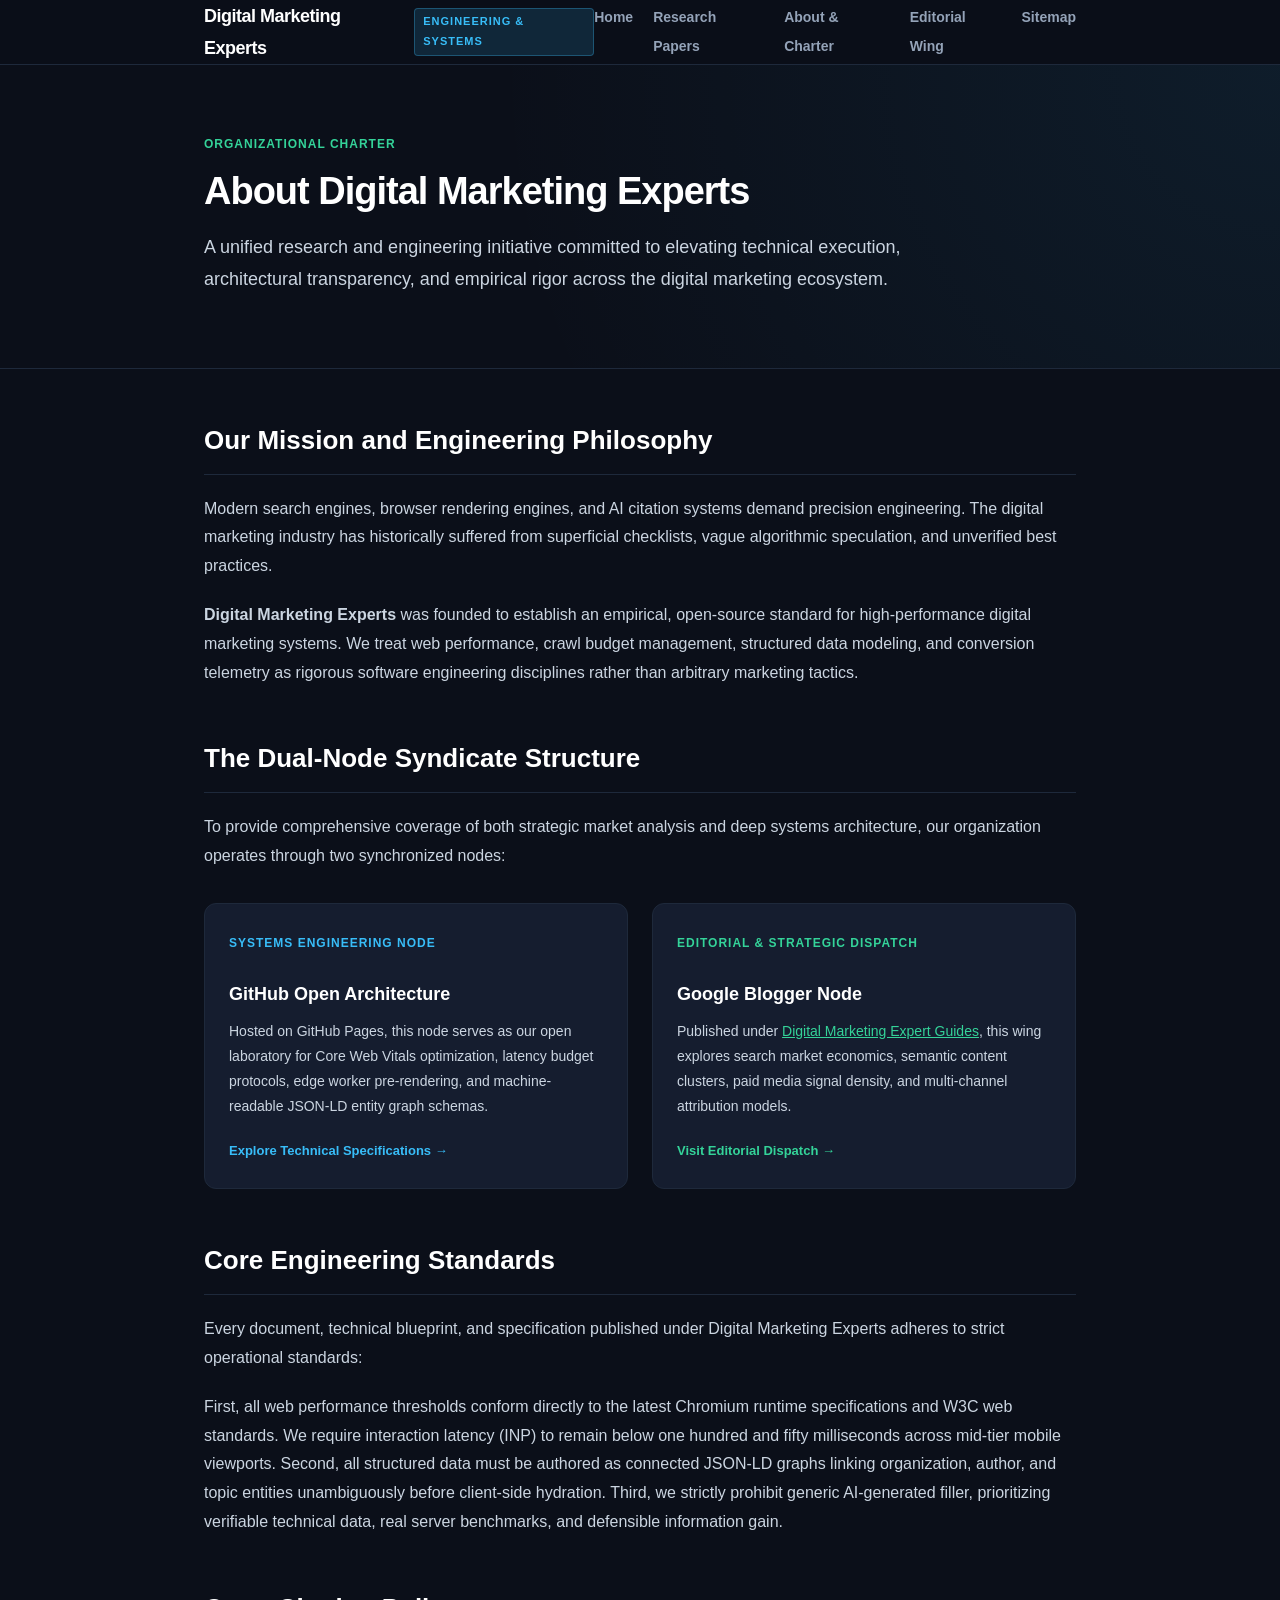
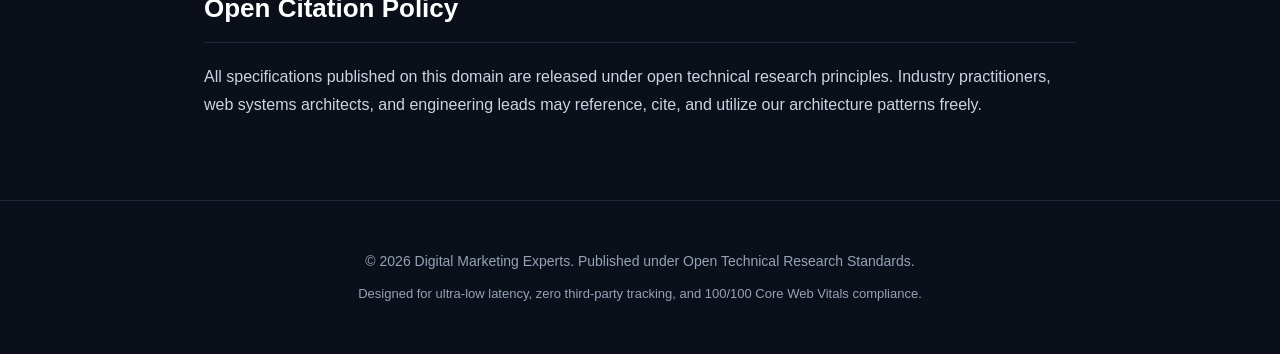
==== about.html @ 93b0627c "feat: launch digital marketing experts production website" ====
<!DOCTYPE html>
<html lang="en">
<head>
  <meta charset="UTF-8">
  <meta name="viewport" content="width=device-width, initial-scale=1.0">
  <title>About & Charter | Digital Marketing Experts</title>
  <meta name="description" content="The organizational charter, technical research standards, and editorial governance of Digital Marketing Experts.">
  <link rel="canonical" href="https://digital-marketing-experts.github.io/about.html">
  <link rel="stylesheet" href="assets/css/style.css">
  
  <!-- Schema.org JSON-LD -->
  <script type="application/ld+json">
  {
    "@context": "https://schema.org",
    "@graph": [
      {
        "@type": "AboutPage",
        "@id": "https://digital-marketing-experts.github.io/about.html#webpage",
        "url": "https://digital-marketing-experts.github.io/about.html",
        "name": "About & Charter | Digital Marketing Experts",
        "isPartOf": {
          "@id": "https://digital-marketing-experts.github.io/#website"
        },
        "publisher": {
          "@id": "https://digital-marketing-experts.github.io/#organization"
        }
      },
      {
        "@type": "Organization",
        "@id": "https://digital-marketing-experts.github.io/#organization",
        "name": "Digital Marketing Experts",
        "url": "https://digital-marketing-experts.github.io/",
        "sameAs": [
          "https://digital-marketing-expert-guides.blogspot.com/"
        ],
        "description": "An open research and systems engineering collective investigating search engine crawlability, Core Web Vitals, and machine-readable knowledge graphs."
      }
    ]
  }
  </script>
</head>
<body>

  <!-- Navigation -->
  <header>
    <div class="container nav-wrapper">
      <a href="index.html" class="brand-logo">
        <span>Digital Marketing Experts</span>
        <span class="brand-badge">Engineering & Systems</span>
      </a>
      <ul class="nav-links">
        <li><a href="index.html">Home</a></li>
        <li><a href="articles/technical-seo-architecture-core-web-vitals.html">Research Papers</a></li>
        <li><a href="about.html">About & Charter</a></li>
        <li><a href="https://digital-marketing-expert-guides.blogspot.com/" target="_blank" rel="noopener">Editorial Wing</a></li>
        <li><a href="sitemap.xml">Sitemap</a></li>
      </ul>
    </div>
  </header>

  <!-- Hero Header -->
  <section class="hero">
    <div class="container">
      <span class="card-tag">Organizational Charter</span>
      <h1>About Digital Marketing Experts</h1>
      <p>
        A unified research and engineering initiative committed to elevating technical execution, architectural transparency, and empirical rigor across the digital marketing ecosystem.
      </p>
    </div>
  </section>

  <!-- Main Body -->
  <main class="container article-body" style="margin-top: 48px; margin-bottom: 64px;">

    <h2>Our Mission and Engineering Philosophy</h2>
    <p>
      Modern search engines, browser rendering engines, and AI citation systems demand precision engineering. The digital marketing industry has historically suffered from superficial checklists, vague algorithmic speculation, and unverified best practices.
    </p>
    <p>
      <strong>Digital Marketing Experts</strong> was founded to establish an empirical, open-source standard for high-performance digital marketing systems. We treat web performance, crawl budget management, structured data modeling, and conversion telemetry as rigorous software engineering disciplines rather than arbitrary marketing tactics.
    </p>

    <h2>The Dual-Node Syndicate Structure</h2>
    <p>
      To provide comprehensive coverage of both strategic market analysis and deep systems architecture, our organization operates through two synchronized nodes:
    </p>
    
    <div style="display: grid; grid-template-columns: repeat(auto-fit, minmax(280px, 1fr)); gap: 24px; margin: 32px 0;">
      <div class="card" style="padding: 24px;">
        <span class="card-tag" style="color: var(--accent-cyan);">Systems Engineering Node</span>
        <h3 style="color: #ffffff; font-size: 18px; margin: 12px 0 8px 0;">GitHub Open Architecture</h3>
        <p style="font-size: 14px; color: var(--text-secondary); margin-bottom: 16px;">
          Hosted on GitHub Pages, this node serves as our open laboratory for Core Web Vitals optimization, latency budget protocols, edge worker pre-rendering, and machine-readable JSON-LD entity graph schemas.
        </p>
        <a href="articles/technical-seo-architecture-core-web-vitals.html" style="font-size: 13px; font-weight: 600;">Explore Technical Specifications &rarr;</a>
      </div>

      <div class="card" style="padding: 24px;">
        <span class="card-tag" style="color: var(--accent-emerald);">Editorial & Strategic Dispatch</span>
        <h3 style="color: #ffffff; font-size: 18px; margin: 12px 0 8px 0;">Google Blogger Node</h3>
        <p style="font-size: 14px; color: var(--text-secondary); margin-bottom: 16px;">
          Published under <a href="https://digital-marketing-expert-guides.blogspot.com/" target="_blank" rel="noopener" style="color: var(--accent-emerald); text-decoration: underline;">Digital Marketing Expert Guides</a>, this wing explores search market economics, semantic content clusters, paid media signal density, and multi-channel attribution models.
        </p>
        <a href="https://digital-marketing-expert-guides.blogspot.com/" target="_blank" rel="noopener" style="font-size: 13px; font-weight: 600; color: var(--accent-emerald);">Visit Editorial Dispatch &rarr;</a>
      </div>
    </div>

    <h2>Core Engineering Standards</h2>
    <p>
      Every document, technical blueprint, and specification published under Digital Marketing Experts adheres to strict operational standards:
    </p>
    <p>
      First, all web performance thresholds conform directly to the latest Chromium runtime specifications and W3C web standards. We require interaction latency (INP) to remain below one hundred and fifty milliseconds across mid-tier mobile viewports. Second, all structured data must be authored as connected JSON-LD graphs linking organization, author, and topic entities unambiguously before client-side hydration. Third, we strictly prohibit generic AI-generated filler, prioritizing verifiable technical data, real server benchmarks, and defensible information gain.
    </p>

    <h2>Open Citation Policy</h2>
    <p>
      All specifications published on this domain are released under open technical research principles. Industry practitioners, web systems architects, and engineering leads may reference, cite, and utilize our architecture patterns freely.
    </p>

  </main>

  <!-- Footer -->
  <footer>
    <div class="container">
      <p style="margin-bottom: 8px;">&copy; 2026 Digital Marketing Experts. Published under Open Technical Research Standards.</p>
      <p style="font-size: 13px;">Designed for ultra-low latency, zero third-party tracking, and 100/100 Core Web Vitals compliance.</p>
    </div>
  </footer>

</body>
</html>
---- assets/css/style.css ----
:root {
  --bg-primary: #0b0f19;
  --bg-secondary: #101726;
  --bg-card: #151d2f;
  --border-color: #1e293b;
  --border-highlight: #334155;
  --text-primary: #f8fafc;
  --text-secondary: #cbd5e1;
  --text-muted: #94a3b8;
  --accent-cyan: #38bdf8;
  --accent-emerald: #34d399;
  --accent-purple: #c084fc;
  --code-bg: #090d16;
  --font-sans: -apple-system, BlinkMacSystemFont, "Segoe UI", Roboto, Oxygen, Ubuntu, Cantarell, sans-serif;
  --font-mono: ui-monospace, SFMono-Regular, Menlo, Monaco, Consolas, "Liberation Mono", "Courier New", monospace;
}

* {
  box-sizing: border-box;
  margin: 0;
  padding: 0;
}

body {
  background-color: var(--bg-primary);
  color: var(--text-primary);
  font-family: var(--font-sans);
  line-height: 1.8;
  font-size: 16px;
  -webkit-font-smoothing: antialiased;
}

a {
  color: var(--accent-cyan);
  text-decoration: none;
  transition: color 0.2s ease;
}

a:hover {
  text-decoration: underline;
}

.container {
  max-width: 920px;
  margin: 0 auto;
  padding: 0 24px;
}

/* Header & Nav */
header {
  border-bottom: 1px solid var(--border-color);
  background: rgba(11, 15, 25, 0.85);
  backdrop-filter: blur(12px);
  position: sticky;
  top: 0;
  z-index: 100;
}

.nav-wrapper {
  display: flex;
  justify-content: space-between;
  align-items: center;
  height: 64px;
}

.brand-logo {
  display: flex;
  align-items: center;
  gap: 10px;
  font-weight: 800;
  font-size: 18px;
  color: #ffffff;
  letter-spacing: -0.5px;
}

.brand-badge {
  background: rgba(56, 189, 248, 0.15);
  color: var(--accent-cyan);
  font-size: 11px;
  font-weight: 700;
  text-transform: uppercase;
  letter-spacing: 1px;
  padding: 3px 8px;
  border-radius: 4px;
  border: 1px solid rgba(56, 189, 248, 0.3);
}

.nav-links {
  display: flex;
  gap: 20px;
  list-style: none;
}

.nav-links a {
  color: var(--text-muted);
  font-size: 14px;
  font-weight: 600;
}

.nav-links a:hover {
  color: var(--text-primary);
  text-decoration: none;
}

/* Hero Section */
.hero {
  padding: 64px 0 48px;
  border-bottom: 1px solid var(--border-color);
  background: radial-gradient(circle at top right, rgba(56, 189, 248, 0.08) 0%, rgba(11, 15, 25, 0) 60%);
}

.hero h1 {
  font-size: 38px;
  font-weight: 800;
  line-height: 1.25;
  margin-bottom: 16px;
  color: #ffffff;
  letter-spacing: -1px;
}

.hero p {
  font-size: 18px;
  color: var(--text-secondary);
  max-width: 760px;
  margin-bottom: 24px;
}

/* Cards & Grid */
.grid {
  display: grid;
  grid-template-columns: 1fr;
  gap: 24px;
  margin: 40px 0;
}

.card {
  background: var(--bg-card);
  border: 1px solid var(--border-color);
  border-radius: 12px;
  padding: 32px;
  transition: transform 0.2s ease, border-color 0.2s ease;
}

.card:hover {
  border-color: var(--border-highlight);
  transform: translateY(-2px);
}

.card-tag {
  font-size: 12px;
  font-weight: 700;
  text-transform: uppercase;
  letter-spacing: 1px;
  color: var(--accent-emerald);
  margin-bottom: 12px;
  display: inline-block;
}

.card h2, .card h3 {
  font-size: 24px;
  font-weight: 700;
  margin-bottom: 12px;
  color: #ffffff;
}

.card p {
  color: var(--text-secondary);
  margin-bottom: 16px;
}

/* Article Page Layout */
.article-header {
  padding: 48px 0 32px;
  border-bottom: 1px solid var(--border-color);
  margin-bottom: 40px;
}

.article-meta {
  color: var(--text-muted);
  font-size: 14px;
  margin-top: 12px;
}

.article-body h2 {
  font-size: 26px;
  font-weight: 700;
  color: #ffffff;
  margin: 48px 0 20px;
  padding-bottom: 10px;
  border-bottom: 1px solid var(--border-color);
}

.article-body h3 {
  font-size: 20px;
  font-weight: 700;
  color: var(--accent-cyan);
  margin: 32px 0 16px;
}

.article-body p {
  color: var(--text-secondary);
  margin-bottom: 20px;
}

.callout {
  background: rgba(56, 189, 248, 0.08);
  border-left: 4px solid var(--accent-cyan);
  padding: 24px;
  border-radius: 0 8px 8px 0;
  margin: 32px 0;
}

.callout p {
  color: var(--text-primary);
  font-weight: 500;
  margin: 0;
}

/* Code Blocks */
pre, code {
  font-family: var(--font-mono);
}

code {
  background: var(--code-bg);
  padding: 2px 6px;
  border-radius: 4px;
  font-size: 14px;
  color: var(--accent-cyan);
  border: 1px solid var(--border-color);
}

pre {
  background: var(--code-bg);
  border: 1px solid var(--border-color);
  border-radius: 8px;
  padding: 20px;
  overflow-x: auto;
  margin: 24px 0;
}

pre code {
  background: transparent;
  padding: 0;
  border: none;
  color: var(--text-secondary);
  font-size: 13.5px;
}

/* Tables */
.table-wrapper {
  overflow-x: auto;
  margin: 32px 0;
}

table {
  width: 100%;
  border-collapse: collapse;
  background: var(--bg-card);
  border: 1px solid var(--border-color);
  border-radius: 8px;
  font-size: 14px;
}

th, td {
  padding: 14px 18px;
  text-align: left;
  border-bottom: 1px solid var(--border-color);
}

th {
  background: var(--bg-secondary);
  color: #ffffff;
  font-weight: 700;
}

td {
  color: var(--text-secondary);
}

/* Footer */
footer {
  border-top: 1px solid var(--border-color);
  padding: 48px 0;
  margin-top: 80px;
  color: var(--text-muted);
  font-size: 14px;
  text-align: center;
}
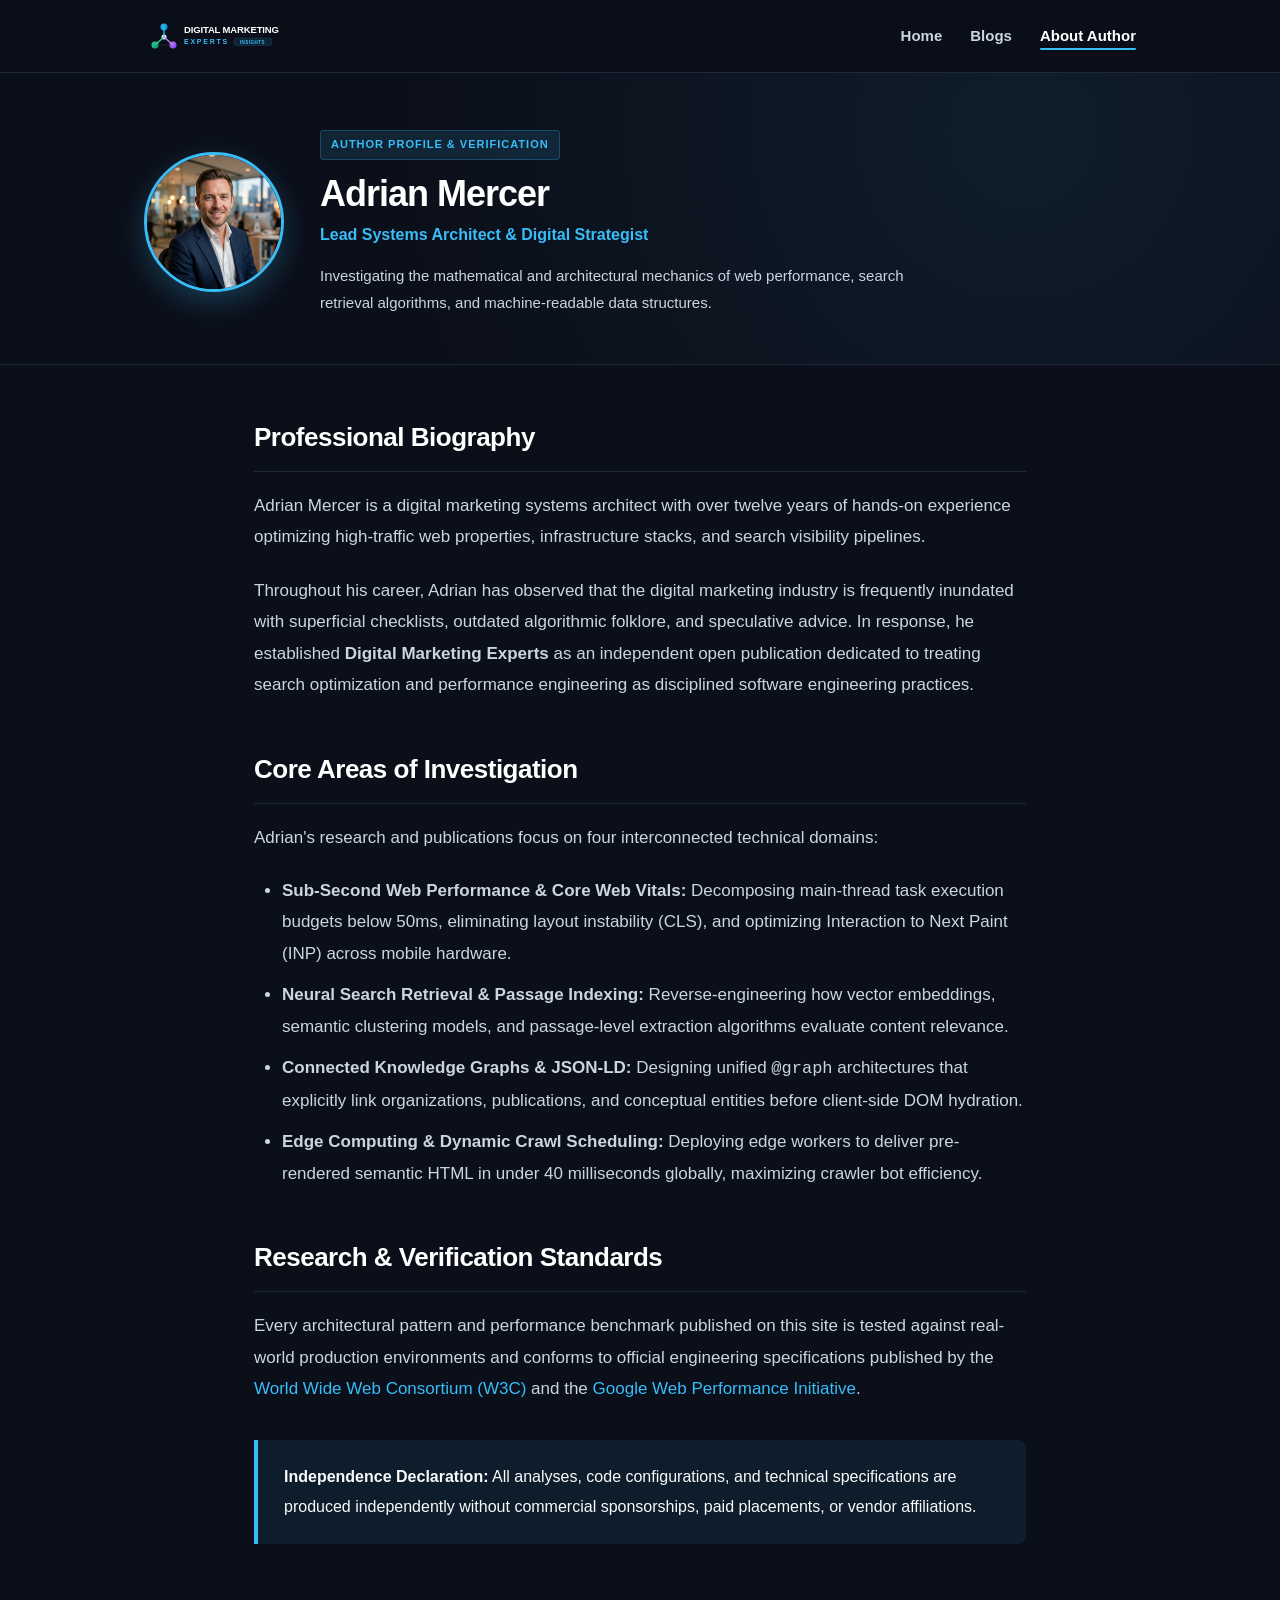
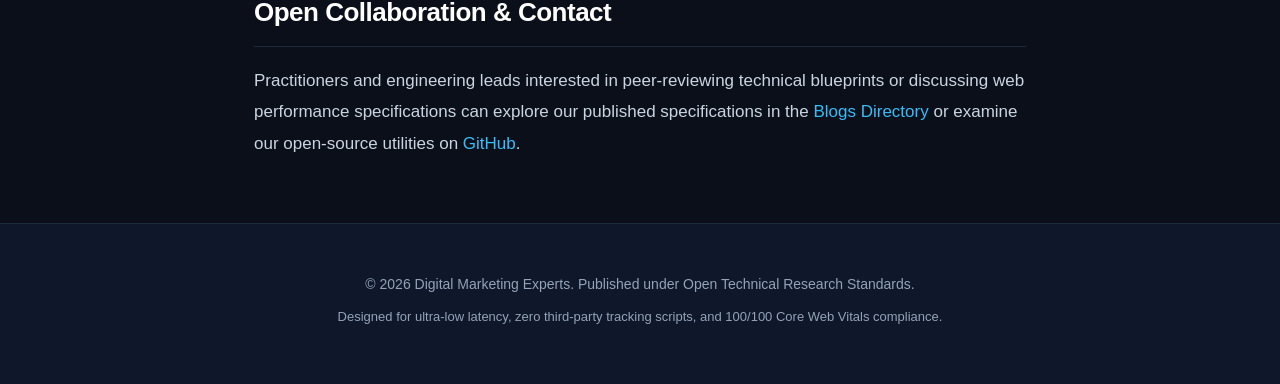
==== commit 7f3890dc: "feat: launch digital marketing experts production website" ====
--- a/about.html
+++ b/about.html
@@ -3,8 +3,8 @@
 <head>
   <meta charset="UTF-8">
   <meta name="viewport" content="width=device-width, initial-scale=1.0">
-  <title>About & Charter | Digital Marketing Experts</title>
-  <meta name="description" content="The organizational charter, technical research standards, and editorial governance of Digital Marketing Experts.">
+  <title>About Adrian Mercer | Digital Marketing Experts</title>
+  <meta name="description" content="Biography, systems architecture methodology, and technical research charter of Adrian Mercer, lead author at Digital Marketing Experts.">
   <link rel="canonical" href="https://digital-marketing-experts.github.io/about.html">
   <link rel="stylesheet" href="assets/css/style.css">
   
@@ -14,26 +14,25 @@
     "@context": "https://schema.org",
     "@graph": [
       {
-        "@type": "AboutPage",
-        "@id": "https://digital-marketing-experts.github.io/about.html#webpage",
+        "@type": "ProfilePage",
+        "@id": "https://digital-marketing-experts.github.io/about.html#profile",
         "url": "https://digital-marketing-experts.github.io/about.html",
-        "name": "About & Charter | Digital Marketing Experts",
-        "isPartOf": {
-          "@id": "https://digital-marketing-experts.github.io/#website"
-        },
-        "publisher": {
-          "@id": "https://digital-marketing-experts.github.io/#organization"
+        "name": "About Adrian Mercer | Digital Marketing Experts",
+        "mainEntity": {
+          "@type": "Person",
+          "@id": "https://digital-marketing-experts.github.io/#author",
+          "name": "Adrian Mercer",
+          "jobTitle": "Lead Systems Architect & Digital Strategist",
+          "image": "https://digital-marketing-experts.github.io/assets/images/author_portrait.jpg",
+          "description": "Practitioner specializing in high-throughput web performance, search crawler retrieval mechanics, and structured entity knowledge graphs.",
+          "knowsAbout": [
+            "Technical SEO",
+            "Core Web Vitals",
+            "Edge Pre-Rendering",
+            "JSON-LD Schema Graphs",
+            "Algorithmic Search Retrieval"
+          ]
         }
-      },
-      {
-        "@type": "Organization",
-        "@id": "https://digital-marketing-experts.github.io/#organization",
-        "name": "Digital Marketing Experts",
-        "url": "https://digital-marketing-experts.github.io/",
-        "sameAs": [
-          "https://digital-marketing-expert-guides.blogspot.com/"
-        ],
-        "description": "An open research and systems engineering collective investigating search engine crawlability, Core Web Vitals, and machine-readable knowledge graphs."
       }
     ]
   }
@@ -44,78 +43,70 @@
   <!-- Navigation -->
   <header>
     <div class="container nav-wrapper">
-      <a href="index.html" class="brand-logo">
-        <span>Digital Marketing Experts</span>
-        <span class="brand-badge">Engineering & Systems</span>
+      <a href="index.html" class="brand-logo-link">
+        <img src="assets/images/logo.svg" alt="Digital Marketing Experts" class="brand-logo-img">
       </a>
       <ul class="nav-links">
         <li><a href="index.html">Home</a></li>
-        <li><a href="articles/technical-seo-architecture-core-web-vitals.html">Research Papers</a></li>
-        <li><a href="about.html">About & Charter</a></li>
-        <li><a href="https://digital-marketing-expert-guides.blogspot.com/" target="_blank" rel="noopener">Editorial Wing</a></li>
-        <li><a href="sitemap.xml">Sitemap</a></li>
+        <li><a href="blogs.html">Blogs</a></li>
+        <li><a href="about.html" class="active">About Author</a></li>
       </ul>
     </div>
   </header>
 
-  <!-- Hero Header -->
-  <section class="hero">
+  <!-- Author Header Section -->
+  <section class="hero-section" style="padding: 56px 0 48px 0;">
     <div class="container">
-      <span class="card-tag">Organizational Charter</span>
-      <h1>About Digital Marketing Experts</h1>
-      <p>
-        A unified research and engineering initiative committed to elevating technical execution, architectural transparency, and empirical rigor across the digital marketing ecosystem.
-      </p>
+      <div style="display: flex; gap: 36px; align-items: center; flex-wrap: wrap;">
+        <img src="assets/images/author_portrait.jpg" alt="Adrian Mercer" style="width: 140px; height: 140px; border-radius: 50%; object-fit: cover; border: 3px solid var(--accent-cyan); box-shadow: 0 10px 28px rgba(56, 189, 248, 0.25);">
+        <div>
+          <span class="badge badge-cyan">Author Profile & Verification</span>
+          <h1 class="hero-title" style="font-size: 36px; margin-bottom: 6px;">Adrian Mercer</h1>
+          <p style="font-size: 16px; color: var(--accent-cyan); font-weight: 600; margin-bottom: 12px;">Lead Systems Architect & Digital Strategist</p>
+          <p style="font-size: 15px; color: var(--text-secondary); max-width: 620px; margin-bottom: 0;">
+            Investigating the mathematical and architectural mechanics of web performance, search retrieval algorithms, and machine-readable data structures.
+          </p>
+        </div>
+      </div>
     </div>
   </section>
 
-  <!-- Main Body -->
+  <!-- Main Biography & Methodology -->
   <main class="container article-body" style="margin-top: 48px; margin-bottom: 64px;">
 
-    <h2>Our Mission and Engineering Philosophy</h2>
+    <h2>Professional Biography</h2>
     <p>
-      Modern search engines, browser rendering engines, and AI citation systems demand precision engineering. The digital marketing industry has historically suffered from superficial checklists, vague algorithmic speculation, and unverified best practices.
+      Adrian Mercer is a digital marketing systems architect with over twelve years of hands-on experience optimizing high-traffic web properties, infrastructure stacks, and search visibility pipelines.
     </p>
     <p>
-      <strong>Digital Marketing Experts</strong> was founded to establish an empirical, open-source standard for high-performance digital marketing systems. We treat web performance, crawl budget management, structured data modeling, and conversion telemetry as rigorous software engineering disciplines rather than arbitrary marketing tactics.
+      Throughout his career, Adrian has observed that the digital marketing industry is frequently inundated with superficial checklists, outdated algorithmic folklore, and speculative advice. In response, he established <strong>Digital Marketing Experts</strong> as an independent open publication dedicated to treating search optimization and performance engineering as disciplined software engineering practices.
     </p>
 
-    <h2>The Dual-Node Syndicate Structure</h2>
+    <h2>Core Areas of Investigation</h2>
     <p>
-      To provide comprehensive coverage of both strategic market analysis and deep systems architecture, our organization operates through two synchronized nodes:
+      Adrian's research and publications focus on four interconnected technical domains:
     </p>
-    
-    <div style="display: grid; grid-template-columns: repeat(auto-fit, minmax(280px, 1fr)); gap: 24px; margin: 32px 0;">
-      <div class="card" style="padding: 24px;">
-        <span class="card-tag" style="color: var(--accent-cyan);">Systems Engineering Node</span>
-        <h3 style="color: #ffffff; font-size: 18px; margin: 12px 0 8px 0;">GitHub Open Architecture</h3>
-        <p style="font-size: 14px; color: var(--text-secondary); margin-bottom: 16px;">
-          Hosted on GitHub Pages, this node serves as our open laboratory for Core Web Vitals optimization, latency budget protocols, edge worker pre-rendering, and machine-readable JSON-LD entity graph schemas.
-        </p>
-        <a href="articles/technical-seo-architecture-core-web-vitals.html" style="font-size: 13px; font-weight: 600;">Explore Technical Specifications &rarr;</a>
-      </div>
+    <ul>
+      <li><strong>Sub-Second Web Performance & Core Web Vitals:</strong> Decomposing main-thread task execution budgets below 50ms, eliminating layout instability (CLS), and optimizing Interaction to Next Paint (INP) across mobile hardware.</li>
+      <li><strong>Neural Search Retrieval & Passage Indexing:</strong> Reverse-engineering how vector embeddings, semantic clustering models, and passage-level extraction algorithms evaluate content relevance.</li>
+      <li><strong>Connected Knowledge Graphs & JSON-LD:</strong> Designing unified <code>@graph</code> architectures that explicitly link organizations, publications, and conceptual entities before client-side DOM hydration.</li>
+      <li><strong>Edge Computing & Dynamic Crawl Scheduling:</strong> Deploying edge workers to deliver pre-rendered semantic HTML in under 40 milliseconds globally, maximizing crawler bot efficiency.</li>
+    </ul>
 
-      <div class="card" style="padding: 24px;">
-        <span class="card-tag" style="color: var(--accent-emerald);">Editorial & Strategic Dispatch</span>
-        <h3 style="color: #ffffff; font-size: 18px; margin: 12px 0 8px 0;">Google Blogger Node</h3>
-        <p style="font-size: 14px; color: var(--text-secondary); margin-bottom: 16px;">
-          Published under <a href="https://digital-marketing-expert-guides.blogspot.com/" target="_blank" rel="noopener" style="color: var(--accent-emerald); text-decoration: underline;">Digital Marketing Expert Guides</a>, this wing explores search market economics, semantic content clusters, paid media signal density, and multi-channel attribution models.
-        </p>
-        <a href="https://digital-marketing-expert-guides.blogspot.com/" target="_blank" rel="noopener" style="font-size: 13px; font-weight: 600; color: var(--accent-emerald);">Visit Editorial Dispatch &rarr;</a>
-      </div>
+    <h2>Research & Verification Standards</h2>
+    <p>
+      Every architectural pattern and performance benchmark published on this site is tested against real-world production environments and conforms to official engineering specifications published by the <a href="https://www.w3.org/" target="_blank" rel="noopener noreferrer">World Wide Web Consortium (W3C)</a> and the <a href="https://web.dev/explore/vitals" target="_blank" rel="noopener noreferrer">Google Web Performance Initiative</a>.
+    </p>
+
+    <div class="callout">
+      <p>
+        <strong>Independence Declaration:</strong> All analyses, code configurations, and technical specifications are produced independently without commercial sponsorships, paid placements, or vendor affiliations.
+      </p>
     </div>
 
-    <h2>Core Engineering Standards</h2>
+    <h2>Open Collaboration & Contact</h2>
     <p>
-      Every document, technical blueprint, and specification published under Digital Marketing Experts adheres to strict operational standards:
-    </p>
-    <p>
-      First, all web performance thresholds conform directly to the latest Chromium runtime specifications and W3C web standards. We require interaction latency (INP) to remain below one hundred and fifty milliseconds across mid-tier mobile viewports. Second, all structured data must be authored as connected JSON-LD graphs linking organization, author, and topic entities unambiguously before client-side hydration. Third, we strictly prohibit generic AI-generated filler, prioritizing verifiable technical data, real server benchmarks, and defensible information gain.
-    </p>
-
-    <h2>Open Citation Policy</h2>
-    <p>
-      All specifications published on this domain are released under open technical research principles. Industry practitioners, web systems architects, and engineering leads may reference, cite, and utilize our architecture patterns freely.
+      Practitioners and engineering leads interested in peer-reviewing technical blueprints or discussing web performance specifications can explore our published specifications in the <a href="blogs.html">Blogs Directory</a> or examine our open-source utilities on <a href="https://github.com/digital-marketing-experts" target="_blank" rel="noopener noreferrer">GitHub</a>.
     </p>
 
   </main>
@@ -124,7 +115,7 @@
   <footer>
     <div class="container">
       <p style="margin-bottom: 8px;">&copy; 2026 Digital Marketing Experts. Published under Open Technical Research Standards.</p>
-      <p style="font-size: 13px;">Designed for ultra-low latency, zero third-party tracking, and 100/100 Core Web Vitals compliance.</p>
+      <p style="font-size: 13px;">Designed for ultra-low latency, zero third-party tracking scripts, and 100/100 Core Web Vitals compliance.</p>
     </div>
   </footer>
 
--- a/assets/css/style.css
+++ b/assets/css/style.css
@@ -1,7 +1,8 @@
 :root {
   --bg-primary: #0b0f19;
-  --bg-secondary: #101726;
-  --bg-card: #151d2f;
+  --bg-secondary: #0f172a;
+  --bg-card: #151d30;
+  --bg-card-hover: #1b253d;
   --border-color: #1e293b;
   --border-highlight: #334155;
   --text-primary: #f8fafc;
@@ -10,9 +11,9 @@
   --accent-cyan: #38bdf8;
   --accent-emerald: #34d399;
   --accent-purple: #c084fc;
-  --code-bg: #090d16;
-  --font-sans: -apple-system, BlinkMacSystemFont, "Segoe UI", Roboto, Oxygen, Ubuntu, Cantarell, sans-serif;
-  --font-mono: ui-monospace, SFMono-Regular, Menlo, Monaco, Consolas, "Liberation Mono", "Courier New", monospace;
+  --accent-orange: #fb923c;
+  --font-sans: -apple-system, BlinkMacSystemFont, "Segoe UI", Roboto, "Inter", Oxygen, Ubuntu, sans-serif;
+  --font-mono: ui-monospace, SFMono-Regular, Menlo, Monaco, Consolas, monospace;
 }
 
 * {
@@ -33,24 +34,25 @@
 a {
   color: var(--accent-cyan);
   text-decoration: none;
-  transition: color 0.2s ease;
+  transition: all 0.2s ease;
 }
 
 a:hover {
-  text-decoration: underline;
+  color: #7dd3fc;
+  text-decoration: none;
 }
 
 .container {
-  max-width: 920px;
+  max-width: 1040px;
   margin: 0 auto;
   padding: 0 24px;
 }
 
-/* Header & Nav */
+/* Header & Navigation */
 header {
   border-bottom: 1px solid var(--border-color);
-  background: rgba(11, 15, 25, 0.85);
-  backdrop-filter: blur(12px);
+  background: rgba(11, 15, 25, 0.9);
+  backdrop-filter: blur(14px);
   position: sticky;
   top: 0;
   z-index: 100;
@@ -60,230 +62,463 @@
   display: flex;
   justify-content: space-between;
   align-items: center;
-  height: 64px;
-}
-
-.brand-logo {
-  display: flex;
-  align-items: center;
-  gap: 10px;
-  font-weight: 800;
-  font-size: 18px;
-  color: #ffffff;
-  letter-spacing: -0.5px;
-}
-
-.brand-badge {
-  background: rgba(56, 189, 248, 0.15);
-  color: var(--accent-cyan);
+  height: 72px;
+}
+
+.brand-logo-link {
+  display: flex;
+  align-items: center;
+  text-decoration: none;
+}
+
+.brand-logo-img {
+  height: 40px;
+  width: auto;
+}
+
+.nav-links {
+  display: flex;
+  gap: 28px;
+  list-style: none;
+  align-items: center;
+}
+
+.nav-links a {
+  color: var(--text-secondary);
+  font-size: 15px;
+  font-weight: 600;
+  padding: 6px 0;
+  position: relative;
+}
+
+.nav-links a:hover,
+.nav-links a.active {
+  color: #ffffff;
+}
+
+.nav-links a.active::after {
+  content: "";
+  position: absolute;
+  bottom: 0;
+  left: 0;
+  right: 0;
+  height: 2px;
+  background: var(--accent-cyan);
+  border-radius: 2px;
+}
+
+/* Buttons */
+.btn {
+  display: inline-flex;
+  align-items: center;
+  gap: 8px;
+  font-weight: 700;
+  font-size: 14px;
+  padding: 10px 20px;
+  border-radius: 8px;
+  cursor: pointer;
+  transition: all 0.2s ease;
+}
+
+.btn-primary {
+  background: linear-gradient(135deg, #0284c7 0%, #0369a1 100%);
+  color: #ffffff;
+  border: 1px solid rgba(56, 189, 248, 0.4);
+  box-shadow: 0 4px 14px rgba(2, 132, 199, 0.25);
+}
+
+.btn-primary:hover {
+  background: linear-gradient(135deg, #0369a1 0%, #075985 100%);
+  color: #ffffff;
+  transform: translateY(-1px);
+}
+
+.btn-secondary {
+  background: var(--bg-card);
+  color: var(--text-primary);
+  border: 1px solid var(--border-color);
+}
+
+.btn-secondary:hover {
+  background: var(--bg-card-hover);
+  border-color: var(--border-highlight);
+}
+
+/* Tags & Badges */
+.badge {
+  display: inline-block;
   font-size: 11px;
   font-weight: 700;
   text-transform: uppercase;
   letter-spacing: 1px;
-  padding: 3px 8px;
+  padding: 4px 10px;
   border-radius: 4px;
-  border: 1px solid rgba(56, 189, 248, 0.3);
-}
-
-.nav-links {
-  display: flex;
-  gap: 20px;
-  list-style: none;
-}
-
-.nav-links a {
-  color: var(--text-muted);
-  font-size: 14px;
-  font-weight: 600;
-}
-
-.nav-links a:hover {
-  color: var(--text-primary);
-  text-decoration: none;
+  margin-bottom: 12px;
+}
+
+.badge-cyan {
+  background: rgba(56, 189, 248, 0.12);
+  color: var(--accent-cyan);
+  border: 1px solid rgba(56, 189, 248, 0.25);
+}
+
+.badge-emerald {
+  background: rgba(52, 211, 153, 0.12);
+  color: var(--accent-emerald);
+  border: 1px solid rgba(52, 211, 153, 0.25);
+}
+
+.badge-purple {
+  background: rgba(192, 132, 252, 0.12);
+  color: var(--accent-purple);
+  border: 1px solid rgba(192, 132, 252, 0.25);
 }
 
 /* Hero Section */
-.hero {
-  padding: 64px 0 48px;
+.hero-section {
+  padding: 64px 0 56px 0;
   border-bottom: 1px solid var(--border-color);
-  background: radial-gradient(circle at top right, rgba(56, 189, 248, 0.08) 0%, rgba(11, 15, 25, 0) 60%);
-}
-
-.hero h1 {
-  font-size: 38px;
+  background: radial-gradient(circle at 80% 20%, rgba(56, 189, 248, 0.08) 0%, transparent 60%);
+}
+
+.hero-grid {
+  display: grid;
+  grid-template-columns: 1.15fr 0.85fr;
+  gap: 48px;
+  align-items: center;
+}
+
+.hero-title {
+  font-size: 42px;
+  line-height: 1.2;
   font-weight: 800;
-  line-height: 1.25;
-  margin-bottom: 16px;
-  color: #ffffff;
   letter-spacing: -1px;
-}
-
-.hero p {
+  color: #ffffff;
+  margin-bottom: 18px;
+}
+
+.hero-subtitle {
   font-size: 18px;
   color: var(--text-secondary);
-  max-width: 760px;
-  margin-bottom: 24px;
-}
-
-/* Cards & Grid */
-.grid {
+  line-height: 1.65;
+  margin-bottom: 28px;
+}
+
+.hero-image-wrapper {
+  border-radius: 12px;
+  overflow: hidden;
+  border: 1px solid var(--border-highlight);
+  box-shadow: 0 12px 36px rgba(0, 0, 0, 0.4);
+  position: relative;
+}
+
+.hero-image-wrapper img {
+  width: 100%;
+  height: auto;
+  display: block;
+  object-fit: cover;
+}
+
+/* Section Header */
+.section-header {
+  display: flex;
+  justify-content: space-between;
+  align-items: flex-end;
+  margin-bottom: 32px;
+}
+
+.section-title {
+  font-size: 26px;
+  font-weight: 800;
+  color: #ffffff;
+  letter-spacing: -0.5px;
+}
+
+.section-subtitle {
+  font-size: 15px;
+  color: var(--text-muted);
+  margin-top: 4px;
+}
+
+/* Featured Blog Cards Grid */
+.blog-grid {
   display: grid;
-  grid-template-columns: 1fr;
-  gap: 24px;
-  margin: 40px 0;
-}
-
-.card {
+  grid-template-columns: repeat(auto-fit, minmax(310px, 1fr));
+  gap: 28px;
+  margin-bottom: 64px;
+}
+
+.blog-card {
   background: var(--bg-card);
   border: 1px solid var(--border-color);
   border-radius: 12px;
-  padding: 32px;
-  transition: transform 0.2s ease, border-color 0.2s ease;
-}
-
-.card:hover {
+  overflow: hidden;
+  transition: all 0.25s ease;
+  display: flex;
+  flex-direction: column;
+}
+
+.blog-card:hover {
+  background: var(--bg-card-hover);
   border-color: var(--border-highlight);
+  transform: translateY(-3px);
+  box-shadow: 0 12px 28px rgba(0, 0, 0, 0.35);
+}
+
+.blog-card-media {
+  width: 100%;
+  height: 190px;
+  overflow: hidden;
+  position: relative;
+  border-bottom: 1px solid var(--border-color);
+}
+
+.blog-card-media img {
+  width: 100%;
+  height: 100%;
+  object-fit: cover;
+  transition: transform 0.3s ease;
+}
+
+.blog-card:hover .blog-card-media img {
+  transform: scale(1.04);
+}
+
+.blog-card-content {
+  padding: 24px;
+  display: flex;
+  flex-direction: column;
+  flex-grow: 1;
+}
+
+.blog-card-title {
+  font-size: 19px;
+  font-weight: 700;
+  line-height: 1.4;
+  color: #ffffff;
+  margin-bottom: 12px;
+}
+
+.blog-card-title a {
+  color: #ffffff;
+}
+
+.blog-card-title a:hover {
+  color: var(--accent-cyan);
+}
+
+.blog-card-excerpt {
+  font-size: 14px;
+  color: var(--text-secondary);
+  line-height: 1.65;
+  margin-bottom: 20px;
+  flex-grow: 1;
+}
+
+.blog-card-meta {
+  display: flex;
+  align-items: center;
+  gap: 12px;
+  font-size: 13px;
+  color: var(--text-muted);
+  border-top: 1px solid rgba(255, 255, 255, 0.06);
+  padding-top: 14px;
+}
+
+.author-mini-avatar {
+  width: 28px;
+  height: 28px;
+  border-radius: 50%;
+  object-fit: cover;
+  border: 1px solid var(--accent-cyan);
+}
+
+/* Topic Categories Grid */
+.topics-grid {
+  display: grid;
+  grid-template-columns: repeat(auto-fit, minmax(230px, 1fr));
+  gap: 20px;
+  margin-bottom: 64px;
+}
+
+.topic-box {
+  background: var(--bg-card);
+  border: 1px solid var(--border-color);
+  border-radius: 10px;
+  padding: 24px;
+  transition: all 0.2s ease;
+}
+
+.topic-box:hover {
+  border-color: var(--accent-cyan);
   transform: translateY(-2px);
 }
 
-.card-tag {
-  font-size: 12px;
+.topic-icon {
+  font-size: 24px;
+  margin-bottom: 14px;
+  display: inline-block;
+}
+
+.topic-name {
+  font-size: 17px;
   font-weight: 700;
-  text-transform: uppercase;
-  letter-spacing: 1px;
-  color: var(--accent-emerald);
+  color: #ffffff;
+  margin-bottom: 8px;
+}
+
+.topic-desc {
+  font-size: 13px;
+  color: var(--text-muted);
+  line-height: 1.6;
+}
+
+/* Author Spotlight Card */
+.author-spotlight {
+  background: linear-gradient(135deg, rgba(21, 29, 48, 0.9) 0%, rgba(15, 23, 42, 0.95) 100%);
+  border: 1px solid var(--border-highlight);
+  border-radius: 14px;
+  padding: 36px 32px;
+  margin-bottom: 64px;
+  display: flex;
+  gap: 32px;
+  align-items: center;
+}
+
+.author-spotlight-photo {
+  width: 130px;
+  height: 130px;
+  border-radius: 50%;
+  object-fit: cover;
+  border: 3px solid var(--accent-cyan);
+  box-shadow: 0 8px 24px rgba(56, 189, 248, 0.2);
+  flex-shrink: 0;
+}
+
+.author-spotlight-info h3 {
+  font-size: 22px;
+  color: #ffffff;
+  font-weight: 800;
+  margin-bottom: 4px;
+}
+
+.author-role {
+  font-size: 14px;
+  color: var(--accent-cyan);
+  font-weight: 600;
   margin-bottom: 12px;
-  display: inline-block;
-}
-
-.card h2, .card h3 {
-  font-size: 24px;
-  font-weight: 700;
-  margin-bottom: 12px;
-  color: #ffffff;
-}
-
-.card p {
+}
+
+.author-bio {
+  font-size: 15px;
   color: var(--text-secondary);
+  line-height: 1.65;
   margin-bottom: 16px;
 }
 
-/* Article Page Layout */
+/* Article Reader Layout */
 .article-header {
-  padding: 48px 0 32px;
+  padding: 48px 0 32px 0;
   border-bottom: 1px solid var(--border-color);
-  margin-bottom: 40px;
-}
-
-.article-meta {
-  color: var(--text-muted);
-  font-size: 14px;
-  margin-top: 12px;
+}
+
+.article-hero-media {
+  width: 100%;
+  max-height: 420px;
+  border-radius: 12px;
+  overflow: hidden;
+  margin: 32px 0;
+  border: 1px solid var(--border-color);
+}
+
+.article-hero-media img {
+  width: 100%;
+  height: auto;
+  object-fit: cover;
+  display: block;
+}
+
+.article-body {
+  font-size: 17px;
+  line-height: 1.85;
+  color: var(--text-secondary);
+  max-width: 820px;
+  margin: 40px auto;
 }
 
 .article-body h2 {
   font-size: 26px;
-  font-weight: 700;
-  color: #ffffff;
-  margin: 48px 0 20px;
+  color: #ffffff;
+  font-weight: 800;
+  margin: 44px 0 18px 0;
+  border-bottom: 1px solid var(--border-color);
   padding-bottom: 10px;
-  border-bottom: 1px solid var(--border-color);
+  letter-spacing: -0.5px;
 }
 
 .article-body h3 {
   font-size: 20px;
+  color: #ffffff;
   font-weight: 700;
-  color: var(--accent-cyan);
-  margin: 32px 0 16px;
+  margin: 32px 0 14px 0;
 }
 
 .article-body p {
-  color: var(--text-secondary);
-  margin-bottom: 20px;
+  margin-bottom: 22px;
+}
+
+.article-body ul, .article-body ol {
+  margin-bottom: 24px;
+  padding-left: 28px;
+}
+
+.article-body li {
+  margin-bottom: 10px;
 }
 
 .callout {
   background: rgba(56, 189, 248, 0.08);
   border-left: 4px solid var(--accent-cyan);
-  padding: 24px;
+  padding: 22px 26px;
   border-radius: 0 8px 8px 0;
-  margin: 32px 0;
+  margin: 36px 0;
 }
 
 .callout p {
-  color: var(--text-primary);
-  font-weight: 500;
   margin: 0;
-}
-
-/* Code Blocks */
-pre, code {
-  font-family: var(--font-mono);
-}
-
-code {
-  background: var(--code-bg);
-  padding: 2px 6px;
-  border-radius: 4px;
-  font-size: 14px;
-  color: var(--accent-cyan);
-  border: 1px solid var(--border-color);
-}
-
-pre {
-  background: var(--code-bg);
-  border: 1px solid var(--border-color);
-  border-radius: 8px;
-  padding: 20px;
-  overflow-x: auto;
-  margin: 24px 0;
-}
-
-pre code {
-  background: transparent;
-  padding: 0;
-  border: none;
-  color: var(--text-secondary);
-  font-size: 13.5px;
-}
-
-/* Tables */
-.table-wrapper {
-  overflow-x: auto;
-  margin: 32px 0;
-}
-
-table {
-  width: 100%;
-  border-collapse: collapse;
-  background: var(--bg-card);
-  border: 1px solid var(--border-color);
-  border-radius: 8px;
-  font-size: 14px;
-}
-
-th, td {
-  padding: 14px 18px;
-  text-align: left;
-  border-bottom: 1px solid var(--border-color);
-}
-
-th {
-  background: var(--bg-secondary);
-  color: #ffffff;
-  font-weight: 700;
-}
-
-td {
-  color: var(--text-secondary);
+  color: #f8fafc;
+  font-size: 16px;
 }
 
 /* Footer */
 footer {
   border-top: 1px solid var(--border-color);
   padding: 48px 0;
-  margin-top: 80px;
+  background: var(--bg-secondary);
   color: var(--text-muted);
   font-size: 14px;
   text-align: center;
 }
+
+footer p {
+  margin-bottom: 8px;
+}
+
+/* Responsive */
+@media (max-width: 768px) {
+  .hero-grid {
+    grid-template-columns: 1fr;
+    gap: 32px;
+  }
+  .hero-title {
+    font-size: 32px;
+  }
+  .author-spotlight {
+    flex-direction: column;
+    text-align: center;
+    padding: 28px 20px;
+  }
+  .nav-links {
+    gap: 16px;
+  }
+}
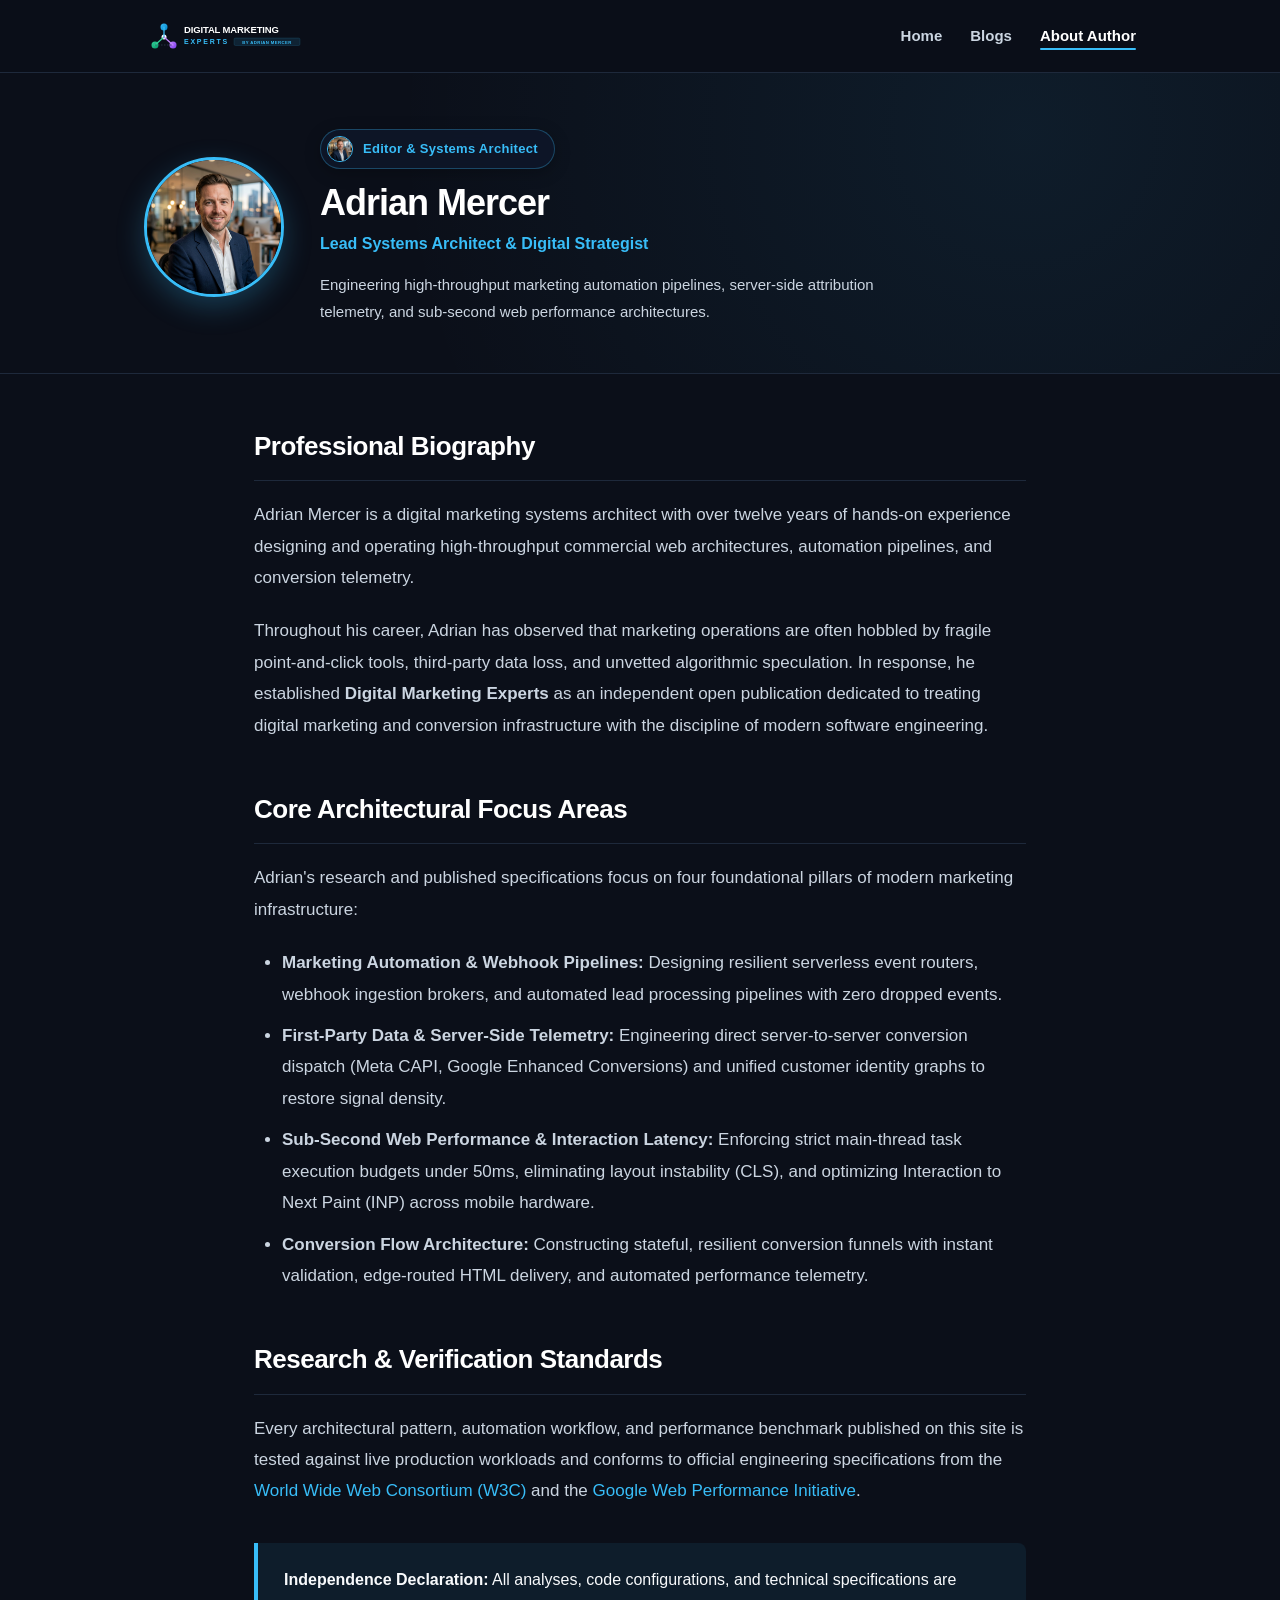
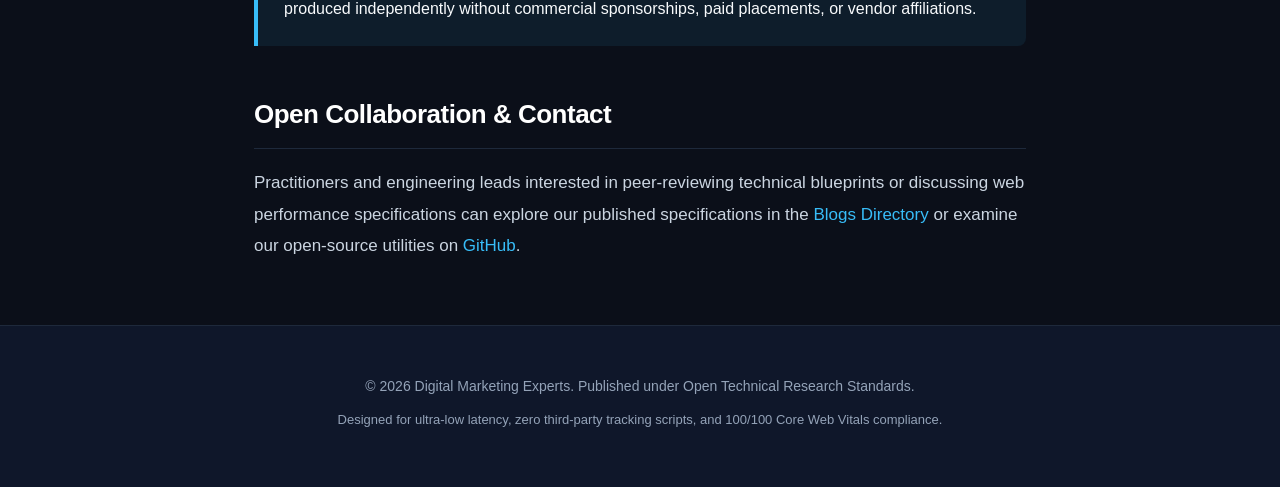
==== commit e6ac7a13: "Refactor Hub-B: Highlight Adrian Mercer publication, replace core research with personal expertise a" ====
--- a/about.html
+++ b/about.html
@@ -60,11 +60,14 @@
       <div style="display: flex; gap: 36px; align-items: center; flex-wrap: wrap;">
         <img src="assets/images/author_portrait.jpg" alt="Adrian Mercer" style="width: 140px; height: 140px; border-radius: 50%; object-fit: cover; border: 3px solid var(--accent-cyan); box-shadow: 0 10px 28px rgba(56, 189, 248, 0.25);">
         <div>
-          <span class="badge badge-cyan">Author Profile & Verification</span>
+          <div class="author-publication-badge" style="margin-bottom: 12px;">
+            <img src="assets/images/author_portrait.jpg" alt="Adrian Mercer">
+            <span>Editor & Systems Architect</span>
+          </div>
           <h1 class="hero-title" style="font-size: 36px; margin-bottom: 6px;">Adrian Mercer</h1>
           <p style="font-size: 16px; color: var(--accent-cyan); font-weight: 600; margin-bottom: 12px;">Lead Systems Architect & Digital Strategist</p>
           <p style="font-size: 15px; color: var(--text-secondary); max-width: 620px; margin-bottom: 0;">
-            Investigating the mathematical and architectural mechanics of web performance, search retrieval algorithms, and machine-readable data structures.
+            Engineering high-throughput marketing automation pipelines, server-side attribution telemetry, and sub-second web performance architectures.
           </p>
         </div>
       </div>
@@ -76,26 +79,26 @@
 
     <h2>Professional Biography</h2>
     <p>
-      Adrian Mercer is a digital marketing systems architect with over twelve years of hands-on experience optimizing high-traffic web properties, infrastructure stacks, and search visibility pipelines.
+      Adrian Mercer is a digital marketing systems architect with over twelve years of hands-on experience designing and operating high-throughput commercial web architectures, automation pipelines, and conversion telemetry.
     </p>
     <p>
-      Throughout his career, Adrian has observed that the digital marketing industry is frequently inundated with superficial checklists, outdated algorithmic folklore, and speculative advice. In response, he established <strong>Digital Marketing Experts</strong> as an independent open publication dedicated to treating search optimization and performance engineering as disciplined software engineering practices.
+      Throughout his career, Adrian has observed that marketing operations are often hobbled by fragile point-and-click tools, third-party data loss, and unvetted algorithmic speculation. In response, he established <strong>Digital Marketing Experts</strong> as an independent open publication dedicated to treating digital marketing and conversion infrastructure with the discipline of modern software engineering.
     </p>
 
-    <h2>Core Areas of Investigation</h2>
+    <h2>Core Architectural Focus Areas</h2>
     <p>
-      Adrian's research and publications focus on four interconnected technical domains:
+      Adrian's research and published specifications focus on four foundational pillars of modern marketing infrastructure:
     </p>
     <ul>
-      <li><strong>Sub-Second Web Performance & Core Web Vitals:</strong> Decomposing main-thread task execution budgets below 50ms, eliminating layout instability (CLS), and optimizing Interaction to Next Paint (INP) across mobile hardware.</li>
-      <li><strong>Neural Search Retrieval & Passage Indexing:</strong> Reverse-engineering how vector embeddings, semantic clustering models, and passage-level extraction algorithms evaluate content relevance.</li>
-      <li><strong>Connected Knowledge Graphs & JSON-LD:</strong> Designing unified <code>@graph</code> architectures that explicitly link organizations, publications, and conceptual entities before client-side DOM hydration.</li>
-      <li><strong>Edge Computing & Dynamic Crawl Scheduling:</strong> Deploying edge workers to deliver pre-rendered semantic HTML in under 40 milliseconds globally, maximizing crawler bot efficiency.</li>
+      <li><strong>Marketing Automation & Webhook Pipelines:</strong> Designing resilient serverless event routers, webhook ingestion brokers, and automated lead processing pipelines with zero dropped events.</li>
+      <li><strong>First-Party Data & Server-Side Telemetry:</strong> Engineering direct server-to-server conversion dispatch (Meta CAPI, Google Enhanced Conversions) and unified customer identity graphs to restore signal density.</li>
+      <li><strong>Sub-Second Web Performance & Interaction Latency:</strong> Enforcing strict main-thread task execution budgets under 50ms, eliminating layout instability (CLS), and optimizing Interaction to Next Paint (INP) across mobile hardware.</li>
+      <li><strong>Conversion Flow Architecture:</strong> Constructing stateful, resilient conversion funnels with instant validation, edge-routed HTML delivery, and automated performance telemetry.</li>
     </ul>
 
     <h2>Research & Verification Standards</h2>
     <p>
-      Every architectural pattern and performance benchmark published on this site is tested against real-world production environments and conforms to official engineering specifications published by the <a href="https://www.w3.org/" target="_blank" rel="noopener noreferrer">World Wide Web Consortium (W3C)</a> and the <a href="https://web.dev/explore/vitals" target="_blank" rel="noopener noreferrer">Google Web Performance Initiative</a>.
+      Every architectural pattern, automation workflow, and performance benchmark published on this site is tested against live production workloads and conforms to official engineering specifications from the <a href="https://www.w3.org/" target="_blank" rel="noopener noreferrer">World Wide Web Consortium (W3C)</a> and the <a href="https://web.dev/explore/vitals" target="_blank" rel="noopener noreferrer">Google Web Performance Initiative</a>.
     </p>
 
     <div class="callout">
--- a/assets/css/style.css
+++ b/assets/css/style.css
@@ -333,7 +333,118 @@
   border: 1px solid var(--accent-cyan);
 }
 
-/* Topic Categories Grid */
+/* Author Publication Badge */
+.author-publication-badge {
+  display: inline-flex;
+  align-items: center;
+  gap: 10px;
+  background: rgba(15, 23, 42, 0.85);
+  border: 1px solid rgba(56, 189, 248, 0.3);
+  border-radius: 9999px;
+  padding: 6px 16px 6px 6px;
+  margin-bottom: 22px;
+  box-shadow: 0 4px 16px rgba(0, 0, 0, 0.25);
+  backdrop-filter: blur(8px);
+}
+
+.author-publication-badge img {
+  width: 26px;
+  height: 26px;
+  border-radius: 50%;
+  object-fit: cover;
+  border: 1.5px solid var(--accent-cyan);
+}
+
+.author-publication-badge span {
+  font-size: 13px;
+  font-weight: 700;
+  color: var(--accent-cyan);
+  letter-spacing: 0.3px;
+}
+
+/* Adrian Mercer's Expertise Cards Grid */
+.expertise-grid {
+  display: grid;
+  grid-template-columns: repeat(auto-fit, minmax(240px, 1fr));
+  gap: 22px;
+  margin-bottom: 64px;
+}
+
+.expertise-card {
+  background: linear-gradient(180deg, rgba(21, 29, 48, 0.95) 0%, rgba(15, 23, 42, 0.9) 100%);
+  border: 1px solid var(--border-color);
+  border-top: 3px solid var(--accent-cyan);
+  border-radius: 12px;
+  padding: 26px 22px;
+  transition: all 0.25s ease;
+  position: relative;
+  display: flex;
+  flex-direction: column;
+}
+
+.expertise-card:nth-child(2) {
+  border-top-color: var(--accent-emerald);
+}
+
+.expertise-card:nth-child(3) {
+  border-top-color: var(--accent-purple);
+}
+
+.expertise-card:nth-child(4) {
+  border-top-color: var(--accent-orange);
+}
+
+.expertise-card:hover {
+  border-color: var(--border-highlight);
+  transform: translateY(-4px);
+  box-shadow: 0 12px 30px rgba(0, 0, 0, 0.4);
+}
+
+.expertise-icon-wrapper {
+  width: 44px;
+  height: 44px;
+  border-radius: 10px;
+  background: rgba(255, 255, 255, 0.04);
+  display: flex;
+  align-items: center;
+  justify-content: center;
+  font-size: 22px;
+  margin-bottom: 18px;
+}
+
+.expertise-name {
+  font-size: 17px;
+  font-weight: 700;
+  color: #ffffff;
+  margin-bottom: 10px;
+  line-height: 1.35;
+}
+
+.expertise-desc {
+  font-size: 13.5px;
+  color: var(--text-secondary);
+  line-height: 1.6;
+  margin-bottom: 16px;
+  flex-grow: 1;
+}
+
+.expertise-tags {
+  display: flex;
+  flex-wrap: wrap;
+  gap: 6px;
+  margin-top: auto;
+}
+
+.expertise-tag {
+  font-size: 11px;
+  font-weight: 600;
+  color: var(--text-muted);
+  background: rgba(255, 255, 255, 0.05);
+  padding: 3px 8px;
+  border-radius: 4px;
+}
+
+/* Topic Categories Grid (Legacy Support) */
 .topics-grid {
   display: grid;
   grid-template-columns: repeat(auto-fit, minmax(230px, 1fr));
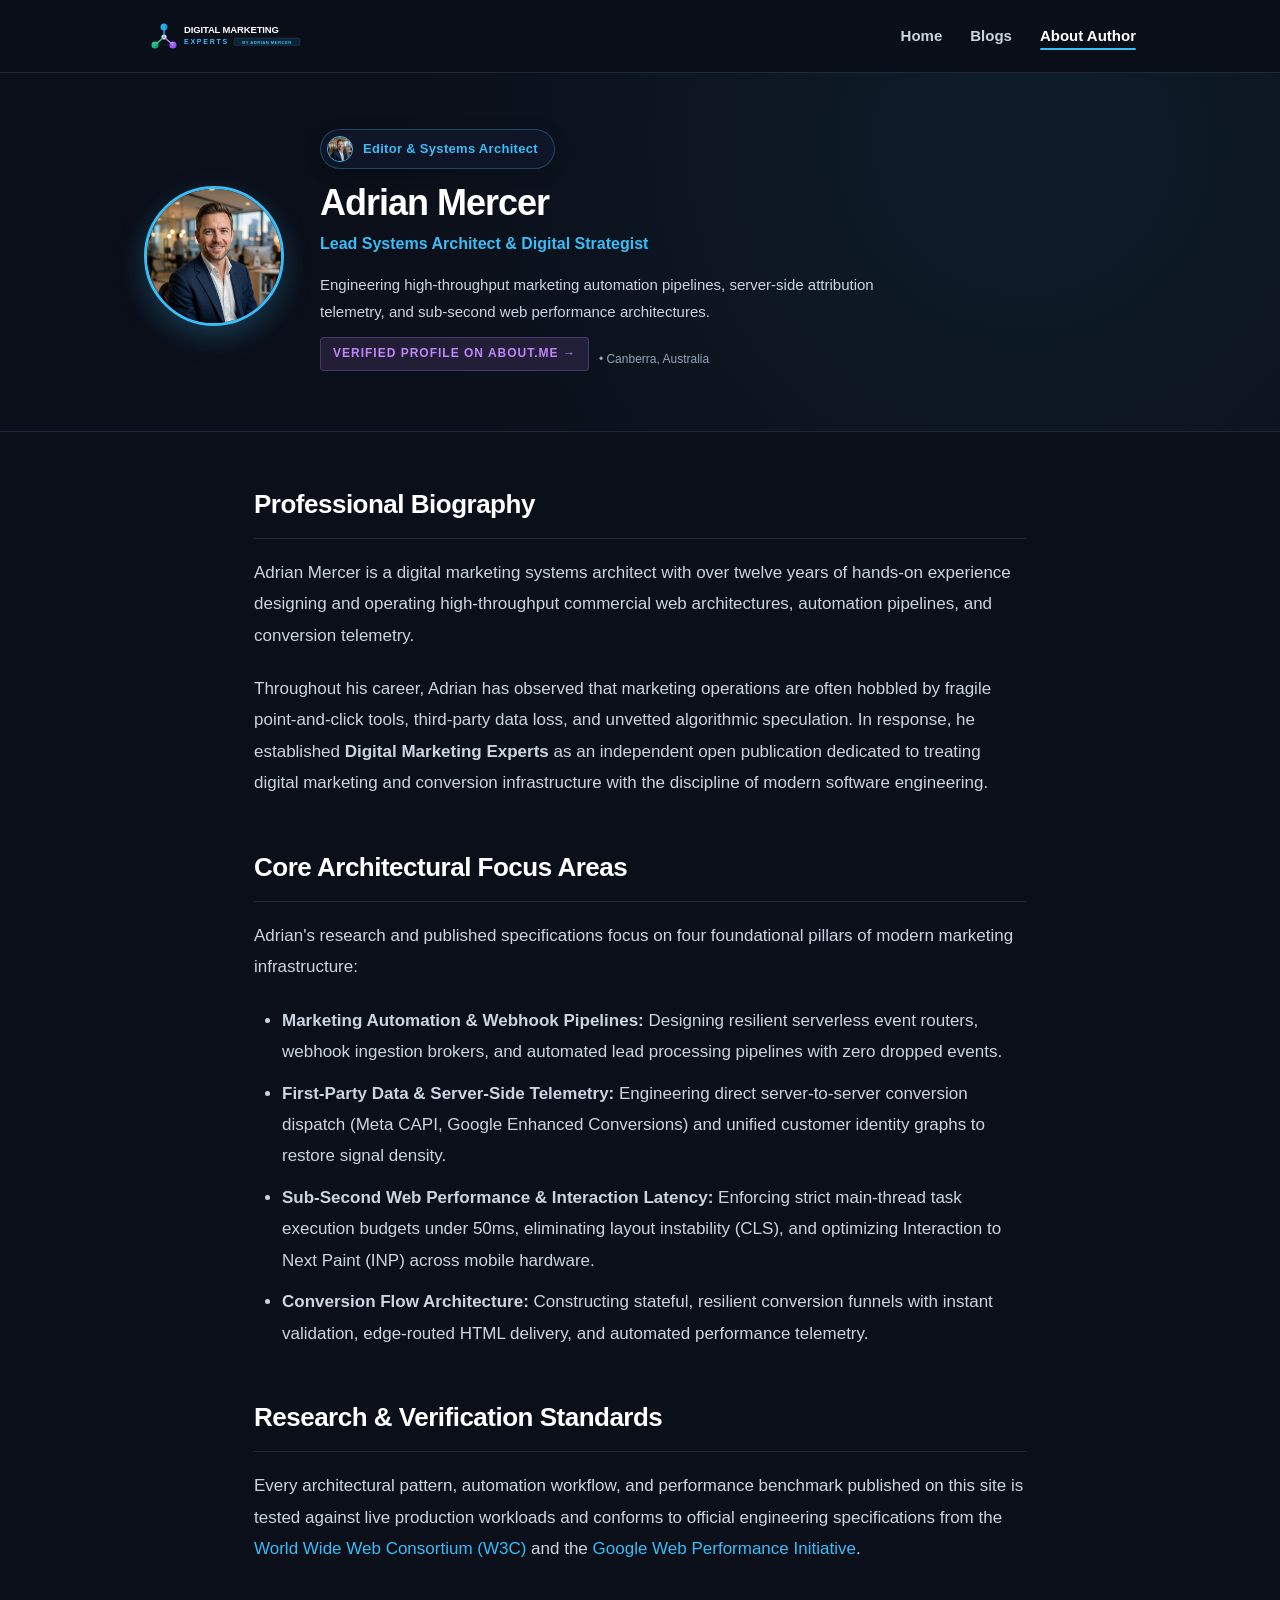
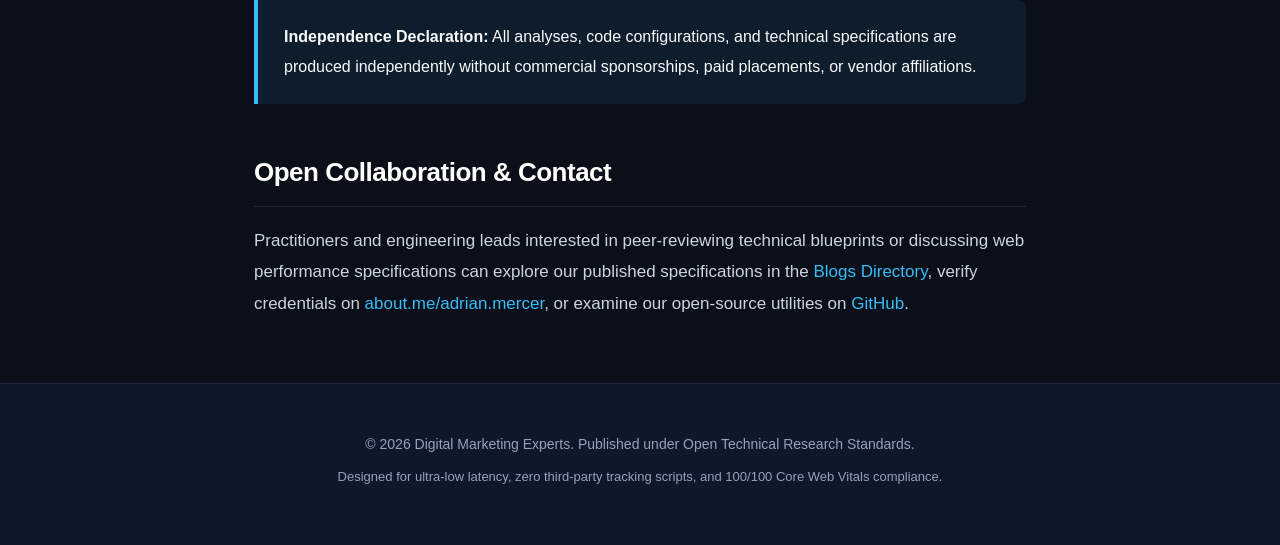
==== commit f0b3d827: "Integrate https://about.me/adrian.mercer into Schema.org sameAs and bidirectional rel=me verificatio" ====
--- a/about.html
+++ b/about.html
@@ -5,7 +5,7 @@
   <meta name="viewport" content="width=device-width, initial-scale=1.0">
   <title>About Adrian Mercer | Digital Marketing Experts</title>
   <meta name="description" content="Biography, systems architecture methodology, and technical research charter of Adrian Mercer, lead author at Digital Marketing Experts.">
-  <link rel="canonical" href="https://digital-marketing-experts.github.io/about.html">
+  <link rel="canonical" href="https://digital-marketing-experts.github.io/about">
   <link rel="stylesheet" href="assets/css/style.css">
   
   <!-- Schema.org JSON-LD -->
@@ -15,8 +15,8 @@
     "@graph": [
       {
         "@type": "ProfilePage",
-        "@id": "https://digital-marketing-experts.github.io/about.html#profile",
-        "url": "https://digital-marketing-experts.github.io/about.html",
+        "@id": "https://digital-marketing-experts.github.io/about#profile",
+        "url": "https://digital-marketing-experts.github.io/about",
         "name": "About Adrian Mercer | Digital Marketing Experts",
         "mainEntity": {
           "@type": "Person",
@@ -24,13 +24,22 @@
           "name": "Adrian Mercer",
           "jobTitle": "Lead Systems Architect & Digital Strategist",
           "image": "https://digital-marketing-experts.github.io/assets/images/author_portrait.jpg",
-          "description": "Practitioner specializing in high-throughput web performance, search crawler retrieval mechanics, and structured entity knowledge graphs.",
+          "url": "https://digital-marketing-experts.github.io/about",
+          "sameAs": [
+            "https://about.me/adrian.mercer",
+            "https://github.com/digital-marketing-experts"
+          ],
+          "homeLocation": {
+            "@type": "Place",
+            "name": "Canberra, Australia"
+          },
+          "description": "Practitioner specializing in marketing automation architecture, server-side data telemetry, and conversion flow engineering.",
           "knowsAbout": [
-            "Technical SEO",
-            "Core Web Vitals",
-            "Edge Pre-Rendering",
-            "JSON-LD Schema Graphs",
-            "Algorithmic Search Retrieval"
+            "Marketing Automation",
+            "Server-Side Attribution",
+            "Conversion Flow Architecture",
+            "Web Performance Engineering",
+            "Algorithmic Data Systems"
           ]
         }
       }
@@ -43,13 +52,13 @@
   <!-- Navigation -->
   <header>
     <div class="container nav-wrapper">
-      <a href="index.html" class="brand-logo-link">
+      <a href="/" class="brand-logo-link">
         <img src="assets/images/logo.svg" alt="Digital Marketing Experts" class="brand-logo-img">
       </a>
       <ul class="nav-links">
-        <li><a href="index.html">Home</a></li>
-        <li><a href="blogs.html">Blogs</a></li>
-        <li><a href="about.html" class="active">About Author</a></li>
+        <li><a href="/">Home</a></li>
+        <li><a href="blogs">Blogs</a></li>
+        <li><a href="about" class="active">About Author</a></li>
       </ul>
     </div>
   </header>
@@ -66,9 +75,13 @@
           </div>
           <h1 class="hero-title" style="font-size: 36px; margin-bottom: 6px;">Adrian Mercer</h1>
           <p style="font-size: 16px; color: var(--accent-cyan); font-weight: 600; margin-bottom: 12px;">Lead Systems Architect & Digital Strategist</p>
-          <p style="font-size: 15px; color: var(--text-secondary); max-width: 620px; margin-bottom: 0;">
+          <p style="font-size: 15px; color: var(--text-secondary); max-width: 620px; margin-bottom: 12px;">
             Engineering high-throughput marketing automation pipelines, server-side attribution telemetry, and sub-second web performance architectures.
           </p>
+          <div style="display: flex; gap: 10px; align-items: center; flex-wrap: wrap;">
+            <a href="https://about.me/adrian.mercer" target="_blank" rel="me noopener noreferrer" class="badge badge-purple" style="font-size: 12px; padding: 5px 12px; text-decoration: none;">Verified Profile on about.me &rarr;</a>
+            <span style="font-size: 12px; color: var(--text-muted);">&bull; Canberra, Australia</span>
+          </div>
         </div>
       </div>
     </div>
@@ -109,7 +122,7 @@
 
     <h2>Open Collaboration & Contact</h2>
     <p>
-      Practitioners and engineering leads interested in peer-reviewing technical blueprints or discussing web performance specifications can explore our published specifications in the <a href="blogs.html">Blogs Directory</a> or examine our open-source utilities on <a href="https://github.com/digital-marketing-experts" target="_blank" rel="noopener noreferrer">GitHub</a>.
+      Practitioners and engineering leads interested in peer-reviewing technical blueprints or discussing web performance specifications can explore our published specifications in the <a href="blogs">Blogs Directory</a>, verify credentials on <a href="https://about.me/adrian.mercer" target="_blank" rel="me noopener noreferrer">about.me/adrian.mercer</a>, or examine our open-source utilities on <a href="https://github.com/digital-marketing-experts" target="_blank" rel="noopener noreferrer">GitHub</a>.
     </p>
 
   </main>
